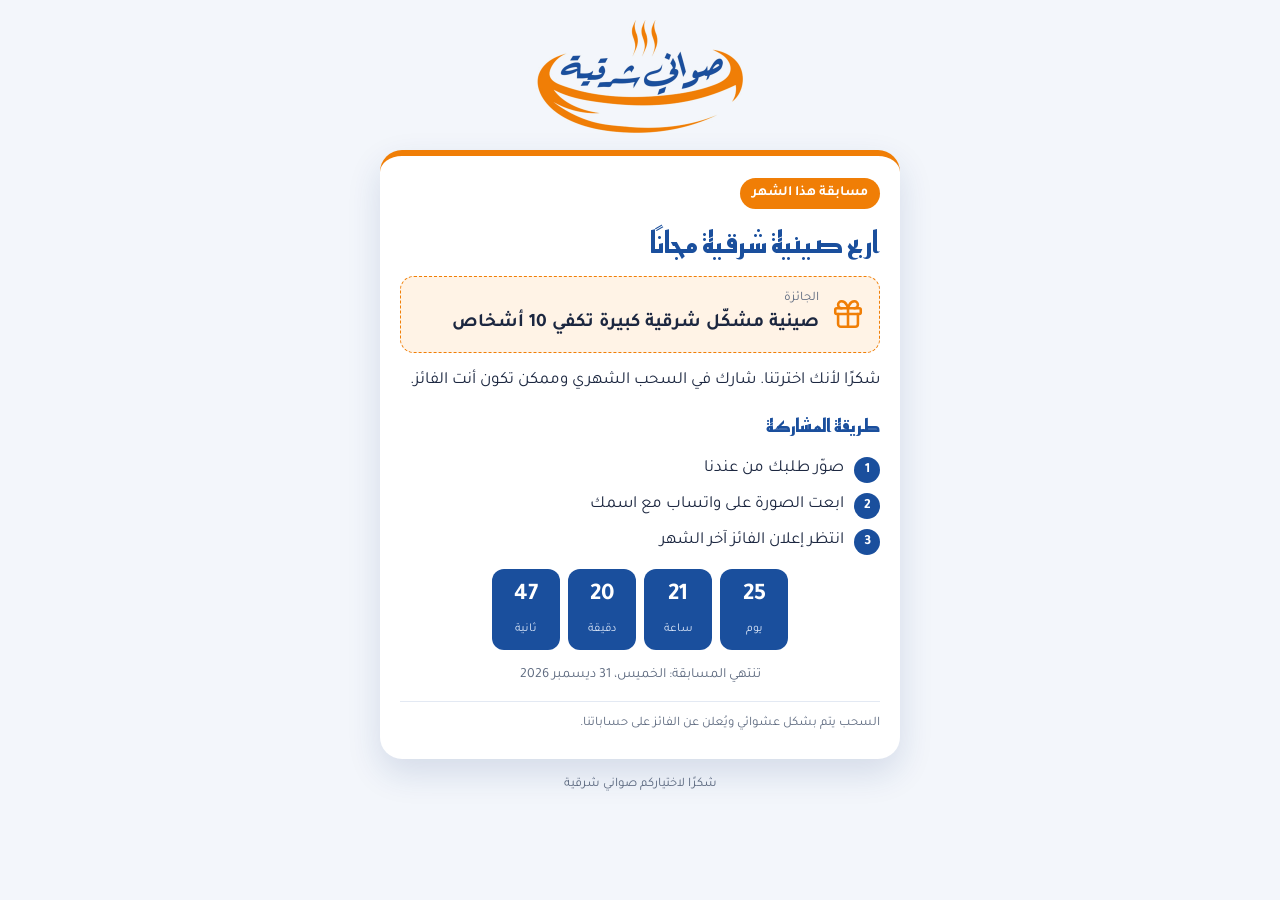
==== index.html @ db0e7578 "صفحة مسابقات صواني شرقية مع صفحة تعديل Co-Authored-By: Claude Opus 5.5 <noreply@anthropic.com> Claud" ====
<!doctype html>
<html lang="ar" dir="rtl">
<head>
<meta charset="utf-8">
<meta name="viewport" content="width=device-width,initial-scale=1,viewport-fit=cover">
<title>مسابقة صواني شرقية</title>
<meta name="description" content="مسابقة وجوائز صواني شرقية">
<meta name="theme-color" content="#f3f6fb">
<link rel="icon" href="logo.png">
<link rel="stylesheet" href="https://fonts.googleapis.com/css2?family=Reem+Kufi:wght@500;700&family=Tajawal:wght@400;500;700&display=swap">
<link rel="stylesheet" href="style.css">
<style>body{margin:0}img{max-width:100%}[hidden]{display:none!important}.loading{text-align:center;padding:80px 16px;color:#5f6b80;font-family:Tajawal,sans-serif}</style>
</head>
<body>
<div id="app"><div class="loading">جاري التحميل...</div></div>
<script type="application/json" id="state">{}</script>
<script>
fetch('content.json?t=' + Date.now(), {cache: 'no-store'})
  .then(function (r) { return r.ok ? r.text() : '{}'; })
  .catch(function () { return '{}'; })
  .then(function (txt) {
    document.getElementById('state').textContent = txt;
    var s = document.createElement('script');
    s.src = 'app.js?t=' + Date.now();
    document.body.appendChild(s);
  });
</script>
</body>
</html>
---- style.css ----
/* Layout: one centered column; the logo opens the page, then a white prize card trimmed in the logo's orange, headings in its blue. Single light look. */
:root{
  --ground:#f3f6fb; --card:#ffffff; --ink:#1c2740; --muted:#5f6b80; --line:#e3e9f3;
  --blue:#1a4f9d; --blue-deep:#123a75; --orange:#f07e06; --orange-soft:#fff3e6; --orange-ink:#ffffff;
  --ok:#1f7a4d; --warn:#c2410c;
  --display:"Reem Kufi","Tajawal",system-ui,sans-serif; --body:"Tajawal",system-ui,"Segoe UI",Tahoma,sans-serif;
  color-scheme:light;
}
html{background:var(--ground)}
body{background:var(--ground);color:var(--ink);font-family:var(--body);font-size:17px;line-height:1.6;direction:rtl;
  padding-left:max(16px,env(safe-area-inset-left,0px));padding-right:max(16px,env(safe-area-inset-right,0px));padding-block:16px 40px;}
.wrap{max-width:520px;margin:0 auto;display:flex;flex-direction:column;gap:16px}
.logo{display:block;width:210px;max-width:60%;aspect-ratio:480/261;margin:4px auto 0;background:url(logo.png) center/contain no-repeat}
.card{background:var(--card);color:var(--ink);border-radius:22px;overflow:hidden;box-shadow:0 14px 34px rgba(18,58,117,.14);border-top:6px solid var(--orange)}
.hero-img{display:block;width:100%;aspect-ratio:4/3;object-fit:cover;max-width:100%;background:var(--line)}
.inner{padding:22px 20px 24px;display:flex;flex-direction:column;gap:14px}
.badge{align-self:flex-start;background:var(--orange);color:var(--orange-ink);font-weight:700;font-size:14px;padding:4px 12px;border-radius:999px}
h1{font-family:var(--display);font-weight:700;font-size:30px;line-height:1.3;margin:0;text-wrap:balance;color:var(--blue)}
.prize{display:flex;gap:12px;align-items:center;background:var(--orange-soft);border:1px dashed var(--orange);border-radius:14px;padding:12px 14px}
.prize .lbl{font-size:13px;color:var(--muted)}
.prize .val{font-weight:700;font-size:19px;color:var(--ink)}
.prize svg{flex:none}
.desc{margin:0;color:var(--ink);white-space:pre-line}
.steps{margin:0;padding:0;list-style:none;display:flex;flex-direction:column;gap:8px;counter-reset:s}
.steps li{display:flex;gap:10px;align-items:flex-start;counter-increment:s}
.steps li::before{content:counter(s);flex:none;width:26px;height:26px;border-radius:50%;background:var(--blue);color:#fff;display:grid;place-items:center;font-weight:700;font-size:14px;margin-top:2px}
.h2{font-family:var(--display);font-size:18px;margin:4px 0 0;color:var(--blue)}
.count{display:flex;gap:8px;justify-content:center}
.count div{background:var(--blue);color:#dbe6f7;border-radius:12px;padding:8px 0;width:68px;text-align:center}
.count b{display:block;font-size:24px;font-variant-numeric:tabular-nums;color:#fff}
.count span{font-size:12px}
.ends{text-align:center;font-size:14px;color:var(--muted)}
.ended{text-align:center;color:var(--warn);font-weight:700}
.cta{display:flex;align-items:center;justify-content:center;gap:10px;background:#1faa59;color:#fff;text-decoration:none;font-weight:700;font-size:18px;padding:14px;border-radius:14px}
.cta:focus-visible,button:focus-visible,input:focus-visible,textarea:focus-visible{outline:3px solid var(--orange);outline-offset:2px}
.terms{font-size:13px;color:var(--muted);white-space:pre-line;border-top:1px solid var(--line);padding-top:12px;margin:0}
.empty{padding:40px 22px;text-align:center;display:flex;flex-direction:column;gap:8px}
.empty h1{font-size:26px}
.foot{text-align:center;font-size:13px;color:var(--muted)}
/* editor */
.edit-btn{position:fixed;bottom:calc(16px + env(safe-area-inset-bottom,0px));left:calc(16px + env(safe-area-inset-left,0px));background:var(--orange);color:#fff;border:0;border-radius:999px;padding:12px 18px;font:700 15px var(--body);box-shadow:0 6px 18px rgba(0,0,0,.25);cursor:pointer;z-index:5}
.sheet{position:fixed;inset:0;background:rgba(18,30,55,.55);z-index:20;overflow-y:auto;padding:20px max(16px,env(safe-area-inset-right,0px)) 40px max(16px,env(safe-area-inset-left,0px))}
.panel{max-width:560px;margin:0 auto;background:var(--card);color:var(--ink);border-radius:18px;padding:20px;display:flex;flex-direction:column;gap:14px}
.panel h2{font-family:var(--display);margin:0;color:var(--blue)}
.panel label{display:flex;flex-direction:column;gap:4px;font-weight:700;font-size:15px}
.panel small{font-weight:400;color:var(--muted)}
.panel input[type=text],.panel input[type=tel],.panel input[type=datetime-local],.panel textarea{font:16px var(--body);padding:10px 12px;border:1px solid #c9d4e6;border-radius:10px;background:#fff;color:var(--ink);width:100%;box-sizing:border-box}
.panel textarea{min-height:84px;resize:vertical}
.row{display:flex;gap:10px;flex-wrap:wrap;align-items:center}
.toggle{flex-direction:row!important;align-items:center;gap:10px!important}
.thumb{width:96px;height:72px;object-fit:cover;border-radius:8px;border:1px solid var(--line)}
.btn{border:0;border-radius:12px;padding:12px 18px;font:700 16px var(--body);cursor:pointer}
.btn.primary{background:var(--blue);color:#fff}
.btn.ghost{background:#e8eef8;color:var(--ink)}
.btn.small{padding:8px 12px;font-size:14px}
.status{font-size:14px;min-height:1.4em}
.status.err{color:var(--warn)} .status.ok{color:var(--ok)}
@media (prefers-reduced-motion:no-preference){.card{animation:rise .5s ease-out both}@keyframes rise{from{transform:translateY(8px)}to{transform:none}}}
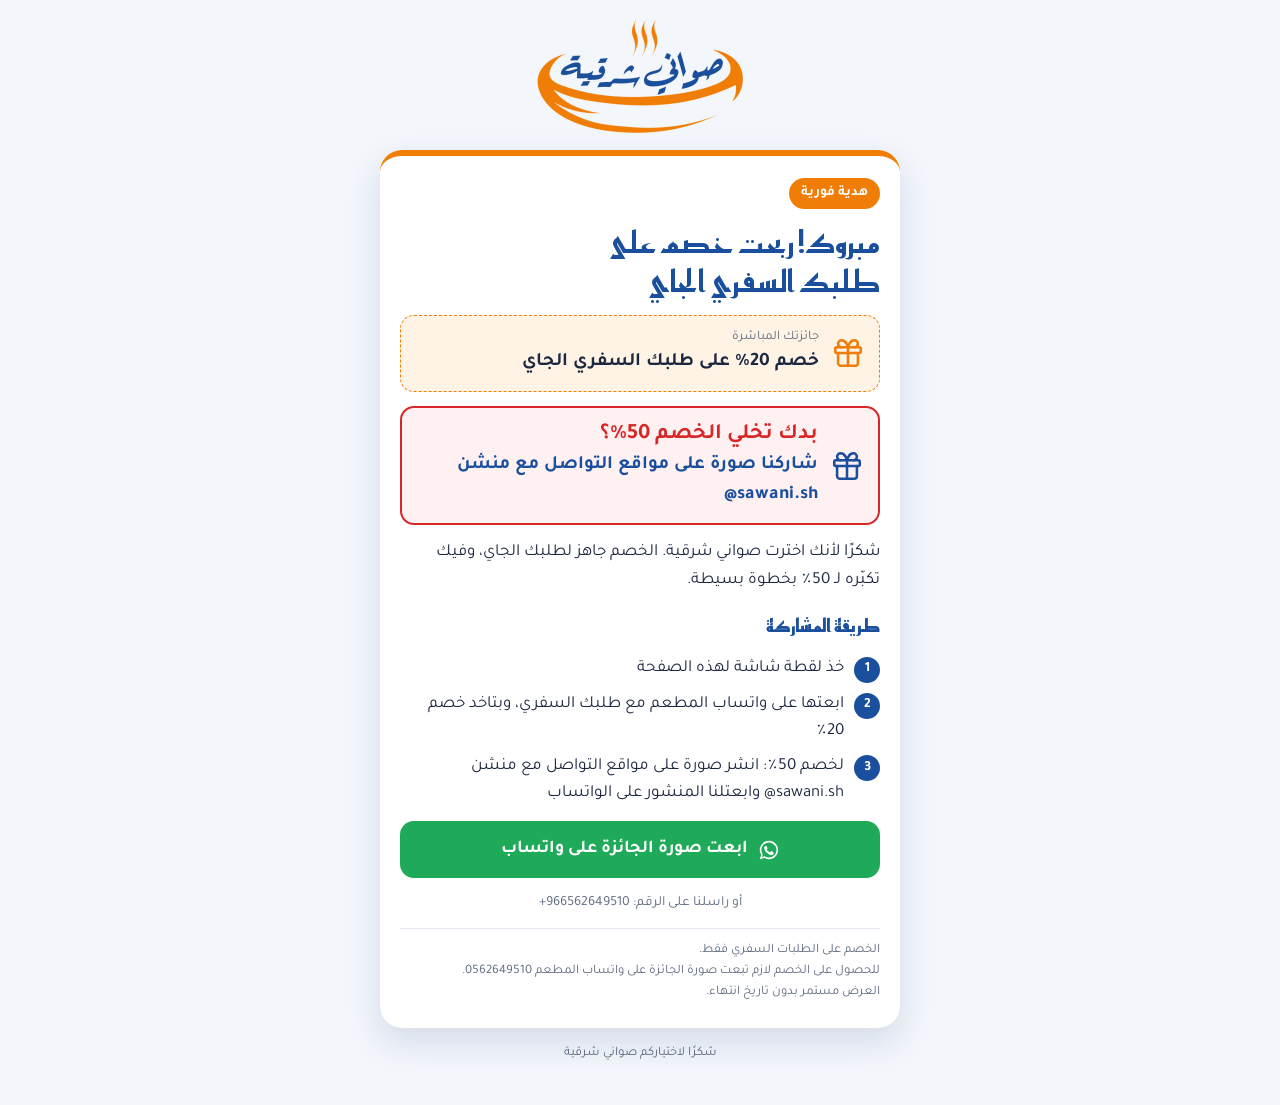
==== commit c43b1feb: "إضافة عدّاد زيارات Cloudflare Web Analytics Co-Authored-By: Claude Opus 5.5 <noreply@anthropic.com> " ====
--- a/index.html
+++ b/index.html
@@ -25,5 +25,6 @@
     document.body.appendChild(s);
   });
 </script>
+<!-- Cloudflare Web Analytics --><script defer src="https://static.cloudflareinsights.com/beacon.min.js" data-cf-beacon='{"token": "ff6731d17b9a46d7b25c5eac27726791"}'></script><!-- End Cloudflare Web Analytics -->
 </body>
 </html>
--- a/style.css
+++ b/style.css
@@ -36,7 +36,7 @@
 .cta:focus-visible,button:focus-visible,input:focus-visible,textarea:focus-visible{outline:3px solid var(--orange);outline-offset:2px}
 .terms{font-size:13px;color:var(--muted);white-space:pre-line;border-top:1px solid var(--line);padding-top:12px;margin:0}
 .empty{padding:40px 22px;text-align:center;display:flex;flex-direction:column;gap:8px}
-.empty h1{font-size:26px}
+.empty h1{font-size:34px}
 .foot{text-align:center;font-size:13px;color:var(--muted)}
 /* editor */
 .edit-btn{position:fixed;bottom:calc(16px + env(safe-area-inset-bottom,0px));left:calc(16px + env(safe-area-inset-left,0px));background:var(--orange);color:#fff;border:0;border-radius:999px;padding:12px 18px;font:700 15px var(--body);box-shadow:0 6px 18px rgba(0,0,0,.25);cursor:pointer;z-index:5}
@@ -57,3 +57,9 @@
 .status{font-size:14px;min-height:1.4em}
 .status.err{color:var(--warn)} .status.ok{color:var(--ok)}
 @media (prefers-reduced-motion:no-preference){.card{animation:rise .5s ease-out both}@keyframes rise{from{transform:translateY(8px)}to{transform:none}}}
+
+.prize.bonus{background:#eaf1fb;border-color:var(--blue)}
+.prize.bonus .val{color:var(--blue)}
+[dir=ltr]{unicode-bidi:isolate;direction:ltr;display:inline-block}
+.prize.bonus .lbl{color:#d62828;font-size:22px;font-weight:700;font-family:var(--body);line-height:1.4}
+.prize.bonus{border:2px solid #d62828;background:#fff1f1}
